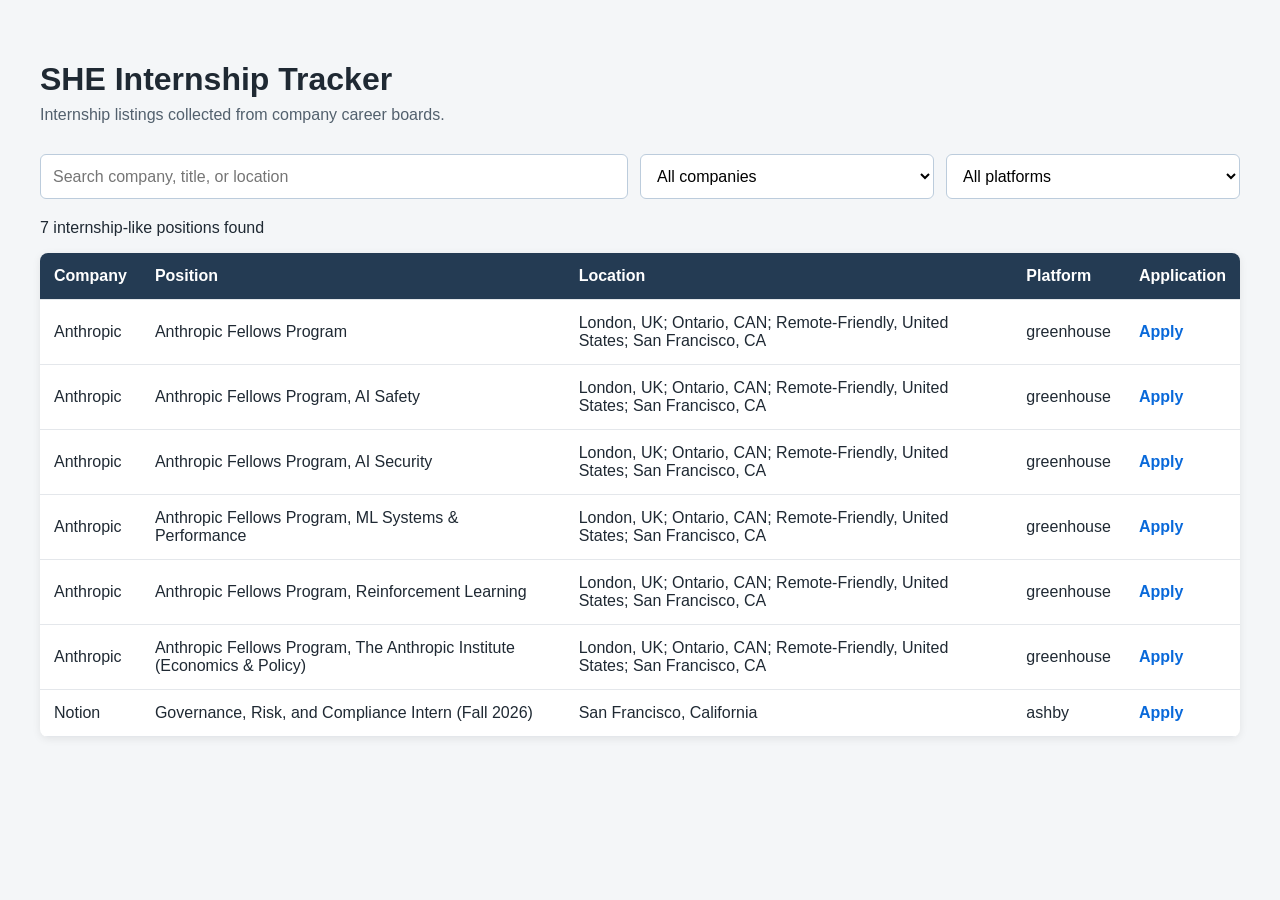
==== site/index.html @ 1ed011fc "website stuff" ====
<!DOCTYPE html>
<html lang="en">
<head>
    <meta charset="UTF-8">
    <meta
        name="viewport"
        content="width=device-width, initial-scale=1.0"
    >

    <title>SHE Internship Tracker</title>

    <link rel="stylesheet" href="styles.css">
</head>

<body>
    <main class="container">
        <header>
            <h1>SHE Internship Tracker</h1>

            <p>
                Internship listings collected from
                company career boards.
            </p>
        </header>

        <section class="controls">
            <input
                id="search-input"
                type="search"
                placeholder="Search company, title, or location"
            >

            <select id="company-filter">
                <option value="">All companies</option>
            </select>

            <select id="ats-filter">
                <option value="">All platforms</option>
                <option value="Greenhouse">Greenhouse</option>
                <option value="Ashby">Ashby</option>
            </select>
        </section>

        <p id="job-count">Loading jobs...</p>

        <div class="table-wrapper">
            <table>
                <thead>
                    <tr>
                        <th>Company</th>
                        <th>Position</th>
                        <th>Location</th>
                        <th>Platform</th>
                        <th>Application</th>
                    </tr>
                </thead>

                <tbody id="jobs-table-body"></tbody>
            </table>
        </div>

        <p id="error-message" class="error"></p>
    </main>

    <script src="app.js"></script>
</body>
</html>
---- site/styles.css ----
* {
    box-sizing: border-box;
}

body {
    margin: 0;
    font-family: Arial, Helvetica, sans-serif;
    background: #f4f6f8;
    color: #1f2933;
}

.container {
    width: min(1200px, 94%);
    margin: 0 auto;
    padding: 40px 0;
}

header {
    margin-bottom: 30px;
}

h1 {
    margin-bottom: 8px;
}

header p {
    margin-top: 0;
    color: #52606d;
}

.controls {
    display: grid;
    grid-template-columns: 2fr 1fr 1fr;
    gap: 12px;
    margin-bottom: 20px;
}

input,
select {
    width: 100%;
    padding: 12px;
    border: 1px solid #bcccdc;
    border-radius: 6px;
    background: white;
    font-size: 1rem;
}

.table-wrapper {
    overflow-x: auto;
    background: white;
    border-radius: 8px;
    box-shadow: 0 2px 8px rgb(0 0 0 / 8%);
}

table {
    width: 100%;
    border-collapse: collapse;
}

th,
td {
    padding: 14px;
    text-align: left;
    border-bottom: 1px solid #e4e7eb;
}

th {
    background: #243b53;
    color: white;
}

tr:hover {
    background: #f0f4f8;
}

a {
    color: #0969da;
    font-weight: 600;
    text-decoration: none;
}

a:hover {
    text-decoration: underline;
}

.error {
    color: #b91c1c;
}

@media (max-width: 750px) {
    .controls {
        grid-template-columns: 1fr;
    }
}
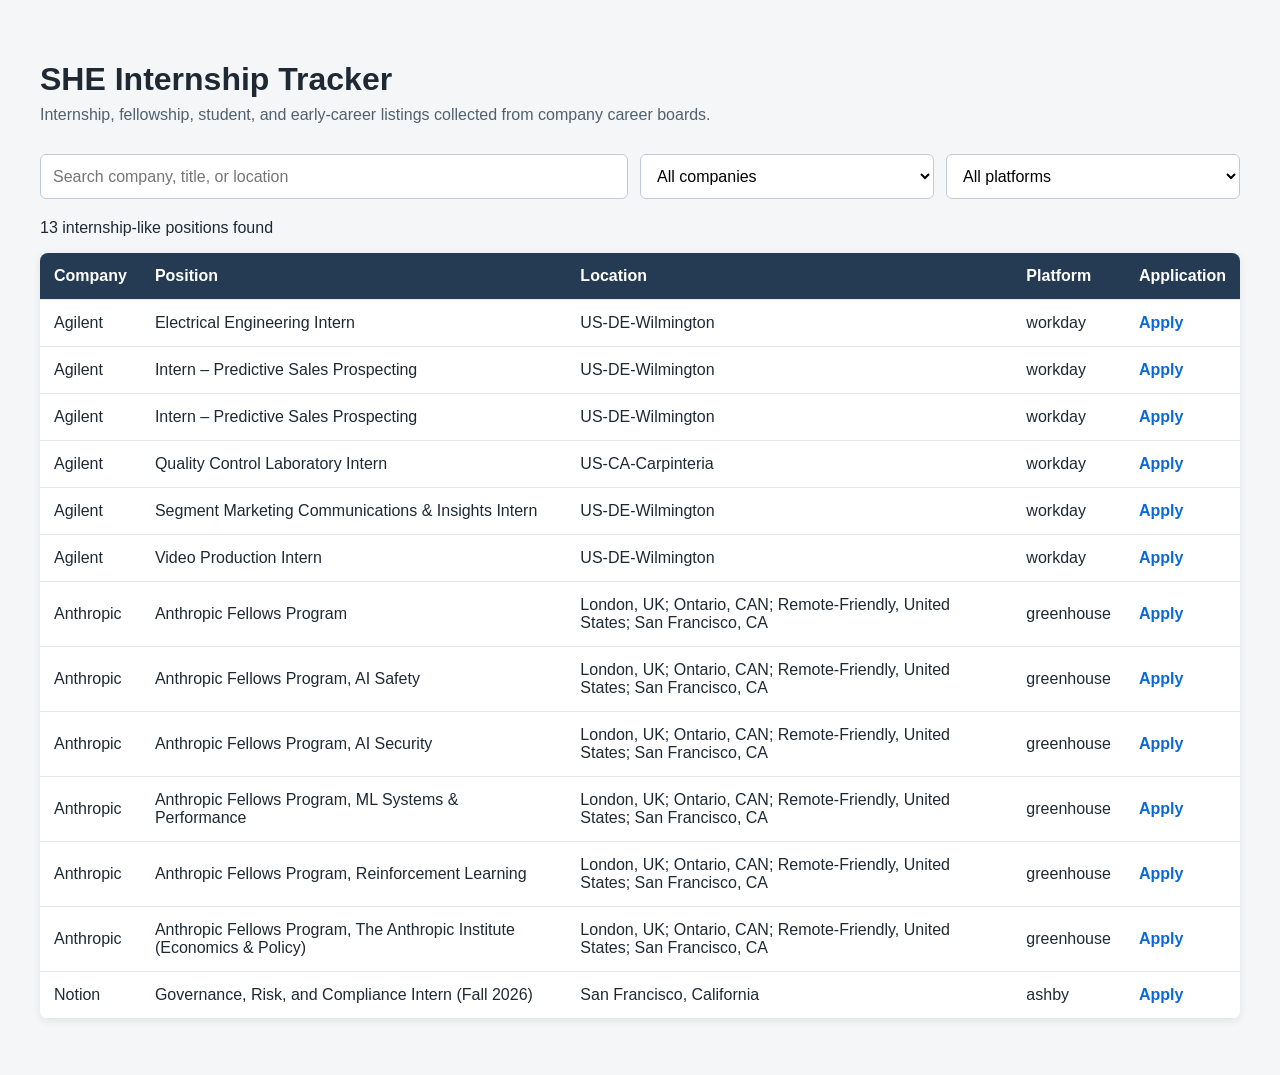
==== commit 7d97581b: "Workday to website" ====
--- a/site/index.html
+++ b/site/index.html
@@ -2,6 +2,7 @@
 <html lang="en">
 <head>
     <meta charset="UTF-8">
+
     <meta
         name="viewport"
         content="width=device-width, initial-scale=1.0"
@@ -9,7 +10,10 @@
 
     <title>SHE Internship Tracker</title>
 
-    <link rel="stylesheet" href="styles.css">
+    <link
+        rel="stylesheet"
+        href="styles.css"
+    >
 </head>
 
 <body>
@@ -18,8 +22,8 @@
             <h1>SHE Internship Tracker</h1>
 
             <p>
-                Internship listings collected from
-                company career boards.
+                Internship, fellowship, student, and early-career
+                listings collected from company career boards.
             </p>
         </header>
 
@@ -36,12 +40,15 @@
 
             <select id="ats-filter">
                 <option value="">All platforms</option>
-                <option value="Greenhouse">Greenhouse</option>
-                <option value="Ashby">Ashby</option>
+                <option value="greenhouse">Greenhouse</option>
+                <option value="ashby">Ashby</option>
+                <option value="workday">Workday</option>
             </select>
         </section>
 
-        <p id="job-count">Loading jobs...</p>
+        <p id="job-count">
+            Loading jobs...
+        </p>
 
         <div class="table-wrapper">
             <table>
@@ -59,7 +66,10 @@
             </table>
         </div>
 
-        <p id="error-message" class="error"></p>
+        <p
+            id="error-message"
+            class="error"
+        ></p>
     </main>
 
     <script src="app.js"></script>
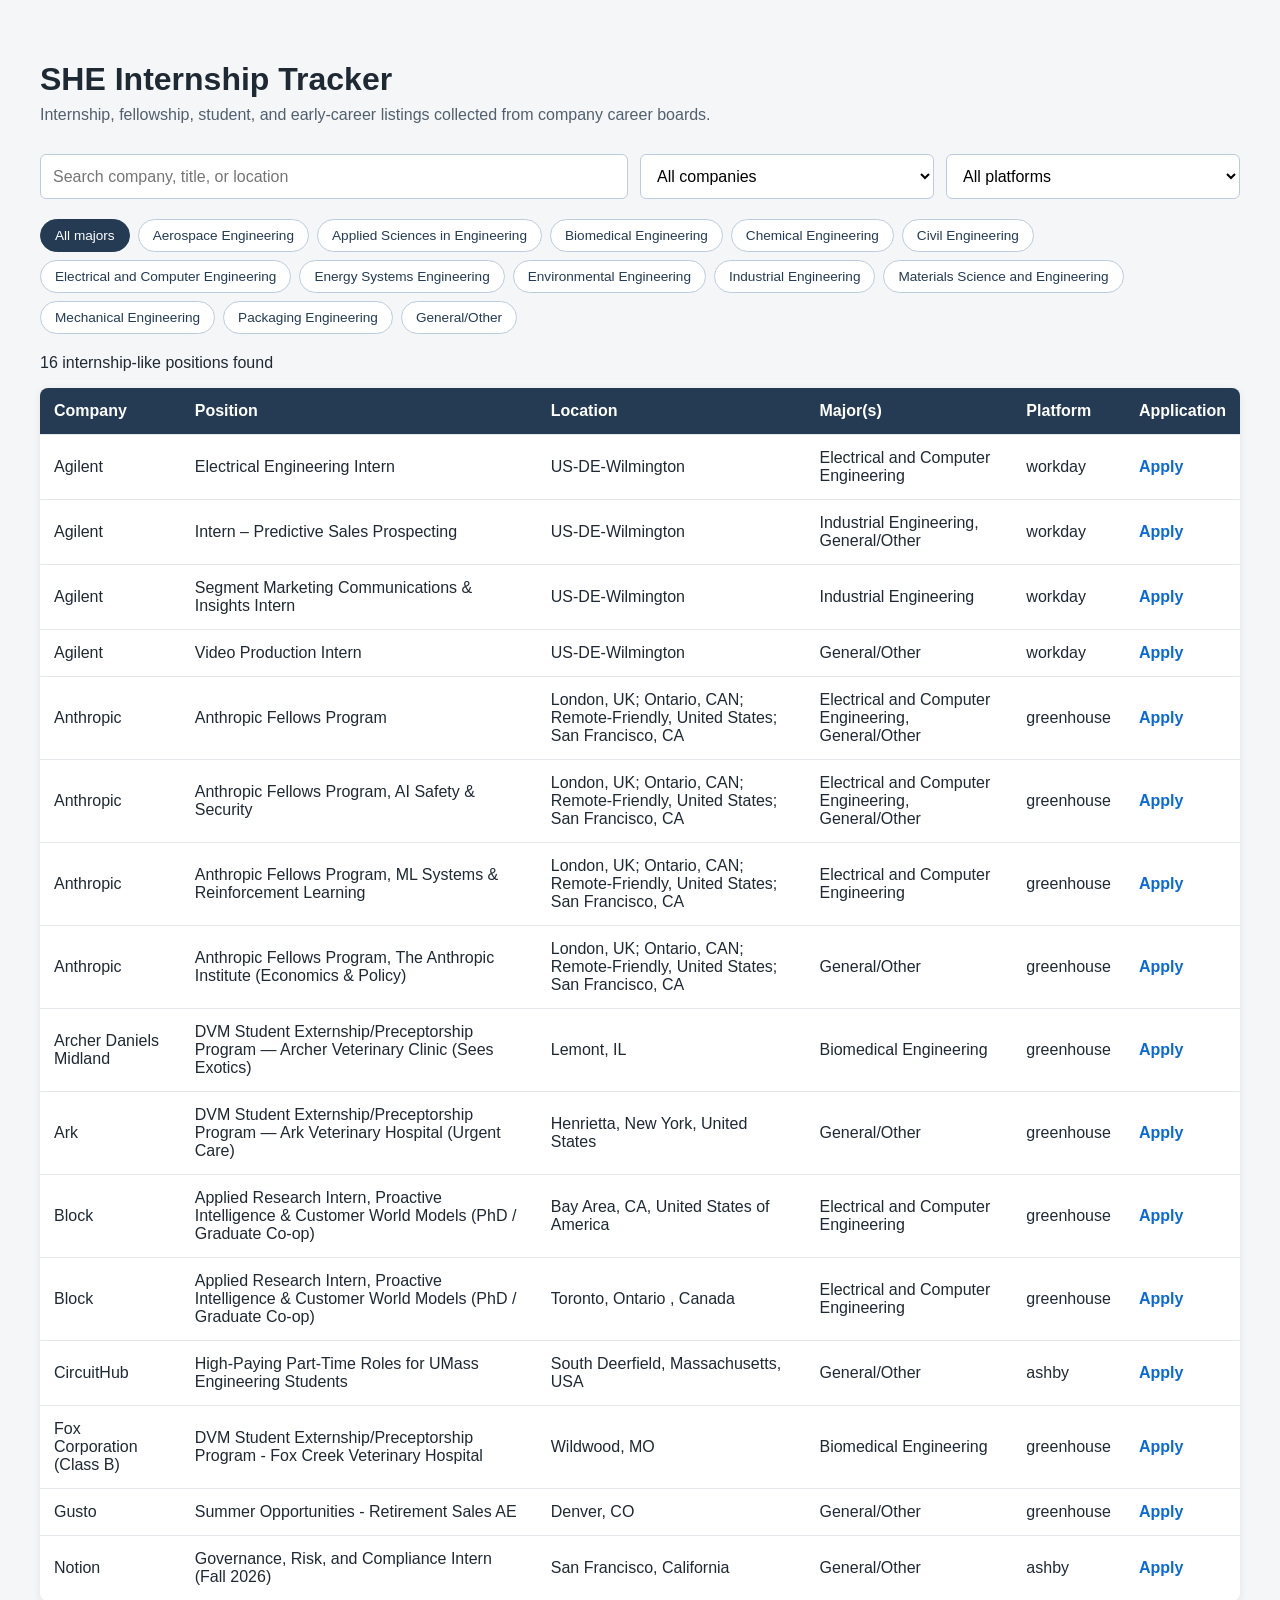
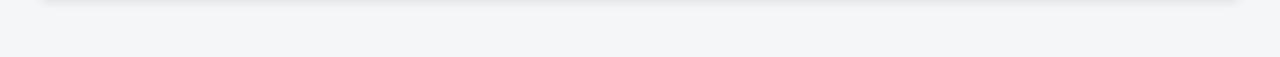
==== commit fc2e75eb: "Add Gemini classification, major tagging, company discovery, GitHub Actions workflow" ====
--- a/site/index.html
+++ b/site/index.html
@@ -46,6 +46,14 @@
             </select>
         </section>
 
+        <section
+            class="major-filters"
+            id="major-filters"
+            aria-label="Filter by engineering major"
+        >
+            <!-- Major filter buttons are added here by app.js -->
+        </section>
+
         <p id="job-count">
             Loading jobs...
         </p>
@@ -57,6 +65,7 @@
                         <th>Company</th>
                         <th>Position</th>
                         <th>Location</th>
+                        <th>Major(s)</th>
                         <th>Platform</th>
                         <th>Application</th>
                     </tr>
--- a/site/styles.css
+++ b/site/styles.css
@@ -43,6 +43,33 @@
     border-radius: 6px;
     background: white;
     font-size: 1rem;
+}
+
+.major-filters {
+    display: flex;
+    flex-wrap: wrap;
+    gap: 8px;
+    margin-bottom: 20px;
+}
+
+.major-btn {
+    padding: 8px 14px;
+    border: 1px solid #bcccdc;
+    border-radius: 999px;
+    background: white;
+    color: #243b53;
+    font-size: 0.85rem;
+    cursor: pointer;
+}
+
+.major-btn:hover {
+    background: #f0f4f8;
+}
+
+.major-btn.active {
+    background: #243b53;
+    color: white;
+    border-color: #243b53;
 }
 
 .table-wrapper {
